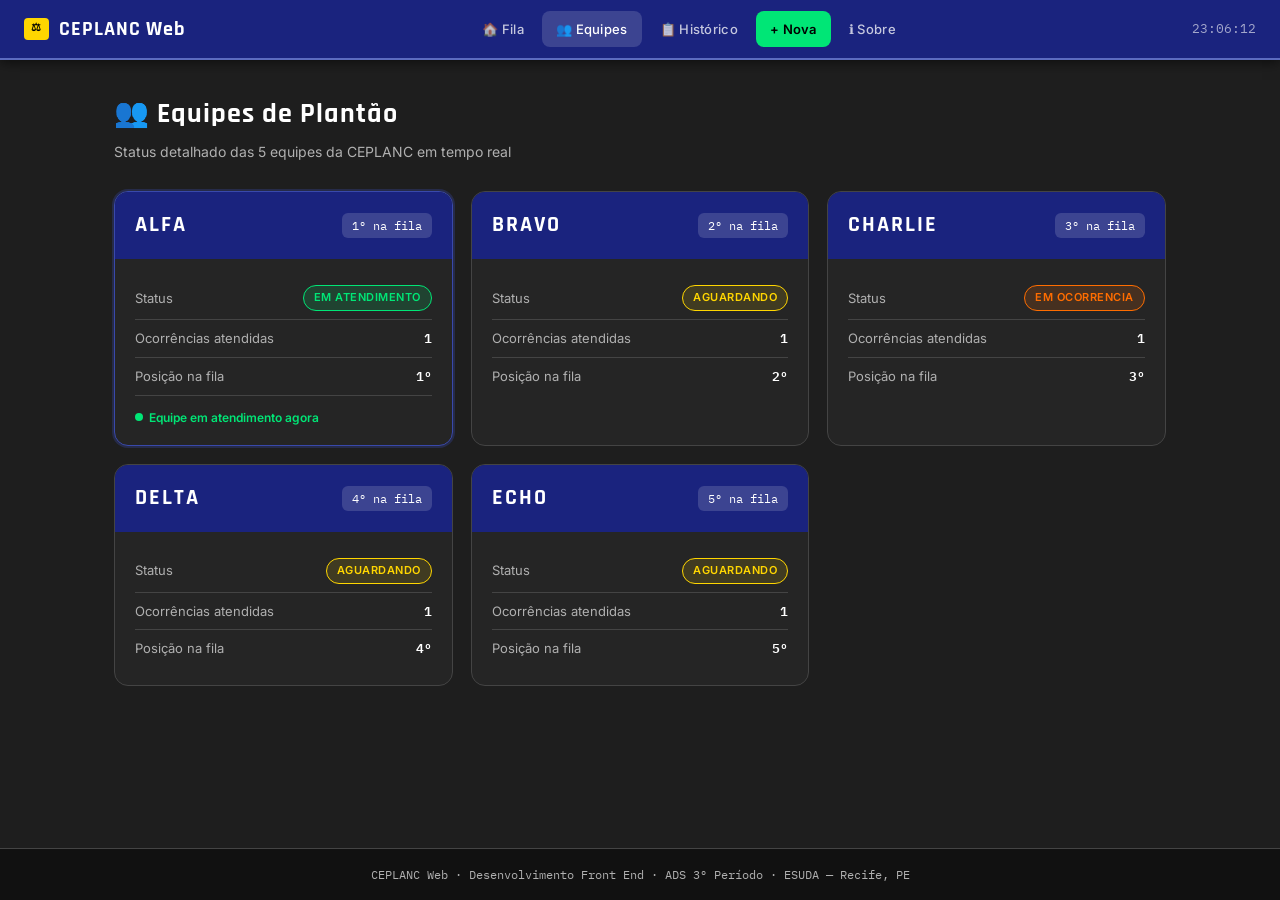
==== equipes.html @ 239e1ef7 "Versão inicial do CEPLANC Web" ====
<!DOCTYPE html>
<html lang="pt-BR">
<head>
  <meta charset="UTF-8" />
  <meta name="viewport" content="width=device-width, initial-scale=1.0" />
  <title>CEPLANC Web — Equipes</title>
  <link rel="stylesheet" href="css/style.css" />
  <style>
    .equipes-grid {
      display: grid;
      grid-template-columns: repeat(auto-fill, minmax(300px, 1fr));
      gap: 18px;
    }
    .equipe-card {
      background: var(--fundo-card);
      border: 1px solid var(--cinza-escuro);
      border-radius: var(--radius-lg);
      overflow: hidden;
      transition: var(--trans);
    }
    .equipe-card:hover { border-color: var(--azul-borda); transform: translateY(-2px); }
    .equipe-card.da-vez {
      border-color: var(--azul-claro);
      box-shadow: 0 0 0 2px rgba(57,73,171,0.3);
    }
    .equipe-header {
      background: var(--azul);
      padding: 16px 20px;
      display: flex;
      align-items: center;
      justify-content: space-between;
    }
    .equipe-header h3 {
      font-family: 'Rajdhani', sans-serif;
      font-size: 22px;
      font-weight: 700;
      letter-spacing: 2px;
    }
    .equipe-pos-badge {
      background: rgba(255,255,255,0.15);
      border-radius: 6px;
      padding: 3px 10px;
      font-size: 12px;
      font-family: 'IBM Plex Mono', monospace;
    }
    .equipe-body { padding: 18px 20px; }
    .equipe-stat {
      display: flex;
      justify-content: space-between;
      align-items: center;
      padding: 8px 0;
      border-bottom: 1px solid var(--cinza-escuro);
      font-size: 13px;
    }
    .equipe-stat:last-child { border-bottom: none; }
    .equipe-stat .label { color: var(--cinza); }
    .equipe-stat .valor { font-weight: 600; font-family: 'IBM Plex Mono', monospace; font-size: 13px; }
    .da-vez-label {
      display: flex;
      align-items: center;
      gap: 6px;
      margin-top: 12px;
      font-size: 12px;
      color: var(--verde);
      font-weight: 600;
    }
    .dot {
      width: 8px; height: 8px;
      border-radius: 50%;
      background: var(--verde);
      animation: pulsar 1s infinite;
    }
    @keyframes pulsar {
      0%,100% { opacity: 1; transform: scale(1); }
      50%      { opacity: 0.5; transform: scale(0.8); }
    }
  </style>
</head>
<body>

<nav>
  <a href="index.html" class="nav-logo">
    <span class="badge">⚖</span>
    <span>CEPLANC Web</span>
  </a>
  <button class="hamburger" id="hamburger" aria-label="Menu">
    <span></span><span></span><span></span>
  </button>
  <ul class="nav-links" id="nav-links">
    <li><a href="index.html">🏠 Fila</a></li>
    <li><a href="equipes.html">👥 Equipes</a></li>
    <li><a href="historico.html">📋 Histórico</a></li>
    <li><a href="nova-ocorrencia.html" class="btn-nova">+ Nova</a></li>
    <li><a href="sobre.html">ℹ Sobre</a></li>
  </ul>
  <span id="relogio"></span>
</nav>

<div id="toast-container"></div>

<main>
  <div class="page-header">
    <h1>👥 Equipes de Plantão</h1>
    <p>Status detalhado das 5 equipes da CEPLANC em tempo real</p>
  </div>
  <div class="equipes-grid" id="equipes-grid"></div>
</main>

<footer>
  CEPLANC Web · Desenvolvimento Front End · ADS 3º Período · ESUDA — Recife, PE
</footer>

<script src="js/app.js"></script>
<script>
  function contarPorEquipe(nome) {
    return window.ceplanc.estado.historico.filter(function (o) { return o.equipe === nome; }).length;
  }

  function posicaoNaFila(nome) {
    var idx = window.ceplanc.EQUIPES.indexOf(nome);
    return ((idx - window.ceplanc.estado.filaAtual + window.ceplanc.EQUIPES.length) % window.ceplanc.EQUIPES.length) + 1;
  }

  // CORREÇÃO: getStatusEquipe agora retorna 'ocorrencia' para CHARLIE quando não é a vez dela,
  // refletindo o status real informado na documentação do projeto.
  function getStatusEquipe(nome) {
    if (nome === window.getEquipeAtual()) return 'atendendo';
    if (nome === 'CHARLIE')               return 'ocorrencia';
    return 'aguardando';
  }

  function renderEquipes() {
    var grid = document.getElementById('equipes-grid');
    grid.innerHTML = '';

    window.ceplanc.EQUIPES.forEach(function (nome) {
      var eDaVez     = nome === window.getEquipeAtual();
      var pos        = posicaoNaFila(nome);
      var statusKey  = getStatusEquipe(nome);
      var ocorrencias = contarPorEquipe(nome);

      var card = document.createElement('div');
      card.className = 'equipe-card' + (eDaVez ? ' da-vez' : '');
      card.innerHTML =
        '<div class="equipe-header">' +
          '<h3>' + nome + '</h3>' +
          '<span class="equipe-pos-badge">' + pos + 'º na fila</span>' +
        '</div>' +
        '<div class="equipe-body">' +
          '<div class="equipe-stat"><span class="label">Status</span><span>' + window.badgeEquipeStatus(statusKey) + '</span></div>' +
          '<div class="equipe-stat"><span class="label">Ocorrências atendidas</span><span class="valor">' + ocorrencias + '</span></div>' +
          '<div class="equipe-stat"><span class="label">Posição na fila</span><span class="valor">' + pos + 'º</span></div>' +
          (eDaVez ? '<div class="da-vez-label"><span class="dot"></span> Equipe em atendimento agora</div>' : '') +
        '</div>';
      grid.appendChild(card);
    });
  }

  // CORREÇÃO: ouve 'estadoCarregado' para renderizar após o localStorage ser lido
  window.addEventListener('estadoCarregado', renderEquipes);
  window.addEventListener('filaAtualizada',  renderEquipes);
</script>
</body>
</html>
---- css/style.css ----
/* ============================================================
   CEPLANC Web — Folha de Estilos Principal
   Paleta: Azul escuro #1A237E | Fundo #1E1E1E | Texto #FFFFFF
   ============================================================ */

@import url('https://fonts.googleapis.com/css2?family=Rajdhani:wght@400;600;700&family=IBM+Plex+Mono:wght@400;600&family=Inter:wght@300;400;500;600&display=swap');

:root {
  --azul:        #1A237E;
  --azul-medio:  #283593;
  --azul-claro:  #3949AB;
  --azul-borda:  #5C6BC0;
  --fundo:       #1E1E1E;
  --fundo-card:  #252525;
  --fundo-hover: #2d2d2d;
  --branco:      #FFFFFF;
  --cinza:       #B0B0B0;
  --cinza-escuro:#444444;
  --verde:       #00E676;
  --amarelo:     #FFD600;
  --vermelho:    #FF1744;
  --laranja:     #FF6D00;

  --radius:      8px;
  --radius-lg:   14px;
  --sombra:      0 4px 24px rgba(0,0,0,0.5);
  --sombra-card: 0 2px 12px rgba(0,0,0,0.4);
  --trans:       all 0.2s ease;
}

*, *::before, *::after { box-sizing: border-box; margin: 0; padding: 0; }

html { scroll-behavior: smooth; }

body {
  background-color: var(--fundo);
  color: var(--branco);
  font-family: 'Inter', sans-serif;
  font-size: 15px;
  line-height: 1.6;
  min-height: 100vh;
  display: flex;
  flex-direction: column;
}

/* ── NAV ── */
nav {
  background: var(--azul);
  padding: 0 24px;
  display: flex;
  align-items: center;
  justify-content: space-between;
  height: 60px;
  position: sticky;
  top: 0;
  z-index: 100;
  box-shadow: 0 2px 12px rgba(0,0,0,0.6);
  border-bottom: 2px solid var(--azul-borda);
}

.nav-logo {
  display: flex;
  align-items: center;
  gap: 10px;
  text-decoration: none;
  color: var(--branco);
}

.nav-logo .badge {
  background: var(--amarelo);
  color: #000;
  font-family: 'Rajdhani', sans-serif;
  font-weight: 700;
  font-size: 11px;
  padding: 2px 7px;
  border-radius: 4px;
  letter-spacing: 1px;
}

.nav-logo span {
  font-family: 'Rajdhani', sans-serif;
  font-weight: 700;
  font-size: 20px;
  letter-spacing: 1px;
}

.nav-links {
  display: flex;
  gap: 4px;
  list-style: none;
}

.nav-links a {
  display: block;
  padding: 8px 14px;
  border-radius: var(--radius);
  text-decoration: none;
  color: rgba(255,255,255,0.75);
  font-size: 13px;
  font-weight: 500;
  letter-spacing: 0.3px;
  transition: var(--trans);
}

.nav-links a:hover,
.nav-links a.ativo {
  background: rgba(255,255,255,0.15);
  color: var(--branco);
}

.nav-links a.btn-nova {
  background: var(--verde);
  color: #000;
  font-weight: 600;
}
.nav-links a.btn-nova:hover {
  background: #69f0ae;
}

/* hamburger mobile */
.hamburger {
  display: none;
  flex-direction: column;
  gap: 5px;
  cursor: pointer;
  background: none;
  border: none;
  padding: 4px;
}
.hamburger span {
  display: block;
  width: 24px;
  height: 2px;
  background: var(--branco);
  border-radius: 2px;
  transition: var(--trans);
}

/* ── MAIN ── */
main {
  flex: 1;
  padding: 32px 24px;
  max-width: 1100px;
  margin: 0 auto;
  width: 100%;
}

/* ── FOOTER ── */
footer {
  background: #111;
  border-top: 1px solid var(--cinza-escuro);
  text-align: center;
  padding: 16px 24px;
  font-size: 12px;
  color: var(--cinza);
  font-family: 'IBM Plex Mono', monospace;
}

/* ── CARDS ── */
.card {
  background: var(--fundo-card);
  border: 1px solid var(--cinza-escuro);
  border-radius: var(--radius-lg);
  padding: 20px;
  box-shadow: var(--sombra-card);
  transition: var(--trans);
}
.card:hover { border-color: var(--azul-borda); }

/* ── BADGES DE STATUS ── */
.badge-status {
  display: inline-block;
  padding: 3px 10px;
  border-radius: 20px;
  font-size: 11px;
  font-weight: 600;
  letter-spacing: 0.5px;
  text-transform: uppercase;
}
.badge-atendendo  { background: rgba(0,230,118,0.15); color: var(--verde); border: 1px solid var(--verde); }
.badge-aguardando { background: rgba(255,214,0,0.12); color: var(--amarelo); border: 1px solid var(--amarelo); }
.badge-ocorrencia { background: rgba(255,109,0,0.15); color: var(--laranja); border: 1px solid var(--laranja); }
.badge-concluido  { background: rgba(176,176,176,0.1); color: var(--cinza); border: 1px solid var(--cinza-escuro); }
.badge-andamento  { background: rgba(57,73,171,0.2); color: #90caf9; border: 1px solid var(--azul-claro); }

/* ── BOTÕES ── */
.btn {
  display: inline-flex;
  align-items: center;
  gap: 6px;
  padding: 10px 20px;
  border-radius: var(--radius);
  font-size: 14px;
  font-weight: 600;
  cursor: pointer;
  border: none;
  transition: var(--trans);
  text-decoration: none;
  font-family: 'Inter', sans-serif;
}
.btn-primary {
  background: var(--azul-claro);
  color: var(--branco);
}
.btn-primary:hover { background: #5c6bc0; transform: translateY(-1px); }

.btn-success {
  background: var(--verde);
  color: #000;
}
.btn-success:hover { background: #69f0ae; transform: translateY(-1px); }

.btn-danger {
  background: var(--vermelho);
  color: var(--branco);
}
.btn-danger:hover { background: #ff5252; }

.btn-ghost {
  background: transparent;
  color: var(--cinza);
  border: 1px solid var(--cinza-escuro);
}
.btn-ghost:hover { background: var(--fundo-hover); color: var(--branco); }

/* ── INPUTS ── */
.form-group {
  display: flex;
  flex-direction: column;
  gap: 6px;
  margin-bottom: 16px;
}
.form-group label {
  font-size: 13px;
  font-weight: 500;
  color: var(--cinza);
}
.form-group input,
.form-group select,
.form-group textarea {
  background: #2a2a2a;
  border: 1px solid var(--cinza-escuro);
  border-radius: var(--radius);
  color: var(--branco);
  padding: 10px 14px;
  font-size: 14px;
  font-family: 'Inter', sans-serif;
  transition: var(--trans);
  width: 100%;
}
.form-group input:focus,
.form-group select:focus,
.form-group textarea:focus {
  outline: none;
  border-color: var(--azul-borda);
  box-shadow: 0 0 0 3px rgba(92,107,192,0.2);
}
.form-group textarea { resize: vertical; min-height: 90px; }

/* ── TABELA ── */
.tabela-wrapper { overflow-x: auto; }
table {
  width: 100%;
  border-collapse: collapse;
}
thead th {
  background: var(--azul);
  padding: 12px 16px;
  text-align: left;
  font-size: 12px;
  letter-spacing: 1px;
  text-transform: uppercase;
  color: rgba(255,255,255,0.8);
  font-family: 'IBM Plex Mono', monospace;
}
thead th:first-child { border-radius: 8px 0 0 0; }
thead th:last-child { border-radius: 0 8px 0 0; }
tbody tr {
  border-bottom: 1px solid var(--cinza-escuro);
  transition: var(--trans);
}
tbody tr:hover { background: var(--fundo-hover); }
tbody td {
  padding: 12px 16px;
  font-size: 14px;
  vertical-align: middle;
}

/* ── PAGE HEADER ── */
.page-header {
  margin-bottom: 28px;
}
.page-header h1 {
  font-family: 'Rajdhani', sans-serif;
  font-size: 28px;
  font-weight: 700;
  letter-spacing: 1px;
}
.page-header p {
  color: var(--cinza);
  font-size: 14px;
  margin-top: 4px;
}

/* ── TOAST ── */
#toast-container {
  position: fixed;
  bottom: 24px;
  right: 24px;
  z-index: 999;
  display: flex;
  flex-direction: column;
  gap: 10px;
}
.toast {
  background: var(--azul);
  color: var(--branco);
  padding: 12px 20px;
  border-radius: var(--radius);
  font-size: 14px;
  font-weight: 500;
  box-shadow: var(--sombra);
  animation: slideIn 0.3s ease;
  border-left: 4px solid var(--verde);
}
.toast.erro { border-left-color: var(--vermelho); }
@keyframes slideIn {
  from { transform: translateX(120%); opacity: 0; }
  to   { transform: translateX(0);    opacity: 1; }
}
@keyframes fadeOut {
  to { opacity: 0; transform: translateY(10px); }
}

/* ── FILTROS ── */
.filtros {
  display: flex;
  gap: 8px;
  flex-wrap: wrap;
  margin-bottom: 20px;
}
.filtro-btn {
  padding: 7px 16px;
  border-radius: 20px;
  border: 1px solid var(--cinza-escuro);
  background: transparent;
  color: var(--cinza);
  font-size: 13px;
  font-weight: 500;
  cursor: pointer;
  transition: var(--trans);
  font-family: 'Inter', sans-serif;
}
.filtro-btn:hover, .filtro-btn.ativo {
  background: var(--azul-claro);
  color: var(--branco);
  border-color: var(--azul-claro);
}

/* ── RELOGIO ── */
#relogio {
  font-family: 'IBM Plex Mono', monospace;
  font-size: 13px;
  color: rgba(255,255,255,0.6);
}

/* ── RESPONSIVE ── */
@media (max-width: 768px) {
  main { padding: 20px 16px; }

  .hamburger { display: flex; }

  .nav-links {
    display: none;
    position: absolute;
    top: 60px;
    left: 0;
    right: 0;
    background: var(--azul);
    flex-direction: column;
    padding: 12px 16px 16px;
    gap: 2px;
    border-bottom: 2px solid var(--azul-borda);
  }
  .nav-links.aberto { display: flex; }
  .nav-links a { padding: 10px 12px; font-size: 15px; }

  nav { position: relative; }
}
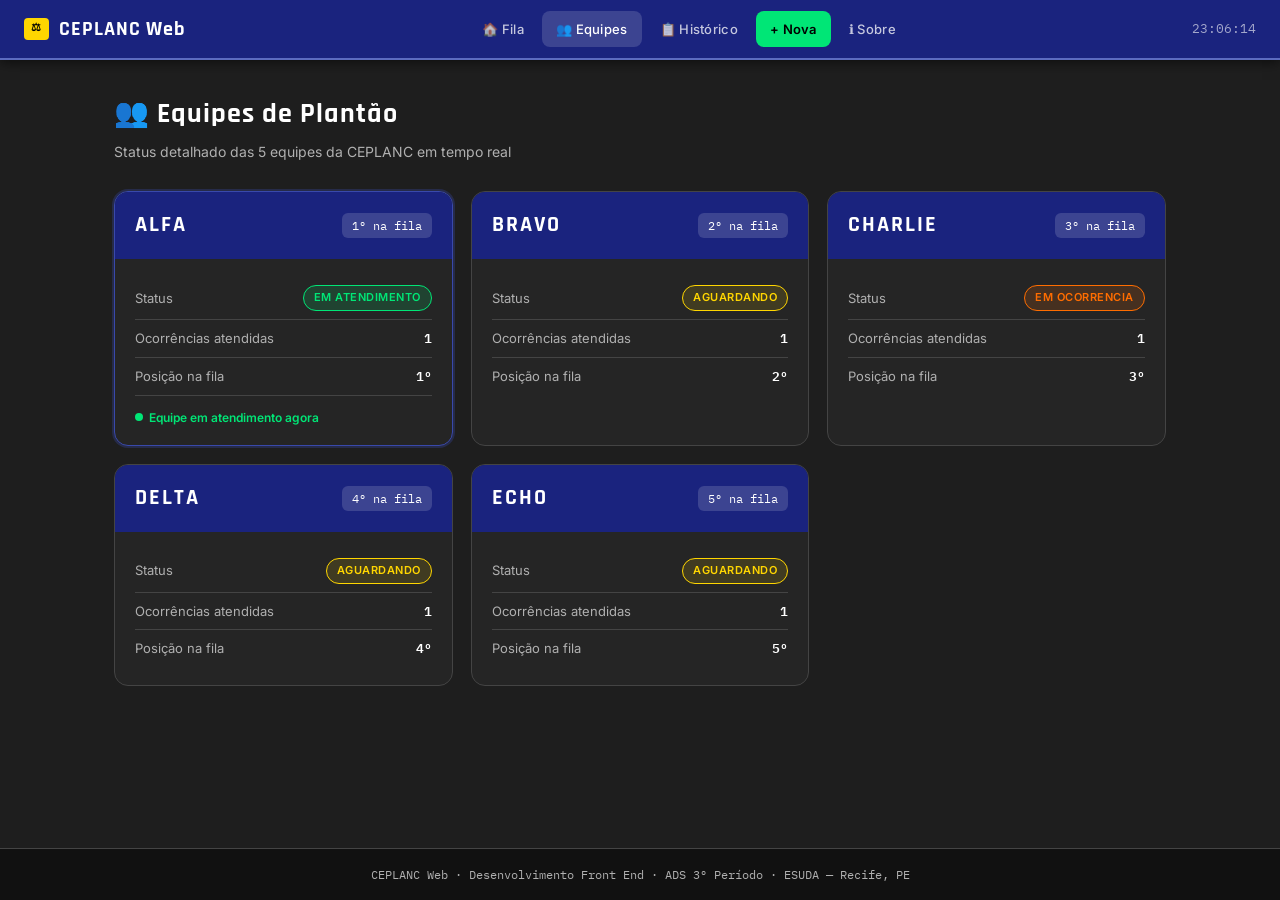
==== commit befcb0be: "Remoção de comentários desnecessários" ====
--- a/equipes.html
+++ b/equipes.html
@@ -121,8 +121,6 @@
     return ((idx - window.ceplanc.estado.filaAtual + window.ceplanc.EQUIPES.length) % window.ceplanc.EQUIPES.length) + 1;
   }
 
-  // CORREÇÃO: getStatusEquipe agora retorna 'ocorrencia' para CHARLIE quando não é a vez dela,
-  // refletindo o status real informado na documentação do projeto.
   function getStatusEquipe(nome) {
     if (nome === window.getEquipeAtual()) return 'atendendo';
     if (nome === 'CHARLIE')               return 'ocorrencia';
@@ -156,7 +154,6 @@
     });
   }
 
-  // CORREÇÃO: ouve 'estadoCarregado' para renderizar após o localStorage ser lido
   window.addEventListener('estadoCarregado', renderEquipes);
   window.addEventListener('filaAtualizada',  renderEquipes);
 </script>
--- a/css/style.css
+++ b/css/style.css
@@ -1,8 +1,3 @@
-/* ============================================================
-   CEPLANC Web — Folha de Estilos Principal
-   Paleta: Azul escuro #1A237E | Fundo #1E1E1E | Texto #FFFFFF
-   ============================================================ */
-
 @import url('https://fonts.googleapis.com/css2?family=Rajdhani:wght@400;600;700&family=IBM+Plex+Mono:wght@400;600&family=Inter:wght@300;400;500;600&display=swap');
 
 :root {
@@ -43,7 +38,6 @@
   flex-direction: column;
 }
 
-/* ── NAV ── */
 nav {
   background: var(--azul);
   padding: 0 24px;
@@ -117,7 +111,6 @@
   background: #69f0ae;
 }
 
-/* hamburger mobile */
 .hamburger {
   display: none;
   flex-direction: column;
@@ -136,7 +129,6 @@
   transition: var(--trans);
 }
 
-/* ── MAIN ── */
 main {
   flex: 1;
   padding: 32px 24px;
@@ -145,7 +137,6 @@
   width: 100%;
 }
 
-/* ── FOOTER ── */
 footer {
   background: #111;
   border-top: 1px solid var(--cinza-escuro);
@@ -156,7 +147,6 @@
   font-family: 'IBM Plex Mono', monospace;
 }
 
-/* ── CARDS ── */
 .card {
   background: var(--fundo-card);
   border: 1px solid var(--cinza-escuro);
@@ -167,7 +157,6 @@
 }
 .card:hover { border-color: var(--azul-borda); }
 
-/* ── BADGES DE STATUS ── */
 .badge-status {
   display: inline-block;
   padding: 3px 10px;
@@ -183,7 +172,6 @@
 .badge-concluido  { background: rgba(176,176,176,0.1); color: var(--cinza); border: 1px solid var(--cinza-escuro); }
 .badge-andamento  { background: rgba(57,73,171,0.2); color: #90caf9; border: 1px solid var(--azul-claro); }
 
-/* ── BOTÕES ── */
 .btn {
   display: inline-flex;
   align-items: center;
@@ -223,7 +211,6 @@
 }
 .btn-ghost:hover { background: var(--fundo-hover); color: var(--branco); }
 
-/* ── INPUTS ── */
 .form-group {
   display: flex;
   flex-direction: column;
@@ -257,7 +244,6 @@
 }
 .form-group textarea { resize: vertical; min-height: 90px; }
 
-/* ── TABELA ── */
 .tabela-wrapper { overflow-x: auto; }
 table {
   width: 100%;
@@ -286,7 +272,6 @@
   vertical-align: middle;
 }
 
-/* ── PAGE HEADER ── */
 .page-header {
   margin-bottom: 28px;
 }
@@ -302,7 +287,6 @@
   margin-top: 4px;
 }
 
-/* ── TOAST ── */
 #toast-container {
   position: fixed;
   bottom: 24px;
@@ -332,7 +316,6 @@
   to { opacity: 0; transform: translateY(10px); }
 }
 
-/* ── FILTROS ── */
 .filtros {
   display: flex;
   gap: 8px;
@@ -357,14 +340,12 @@
   border-color: var(--azul-claro);
 }
 
-/* ── RELOGIO ── */
 #relogio {
   font-family: 'IBM Plex Mono', monospace;
   font-size: 13px;
   color: rgba(255,255,255,0.6);
 }
 
-/* ── RESPONSIVE ── */
 @media (max-width: 768px) {
   main { padding: 20px 16px; }
 
